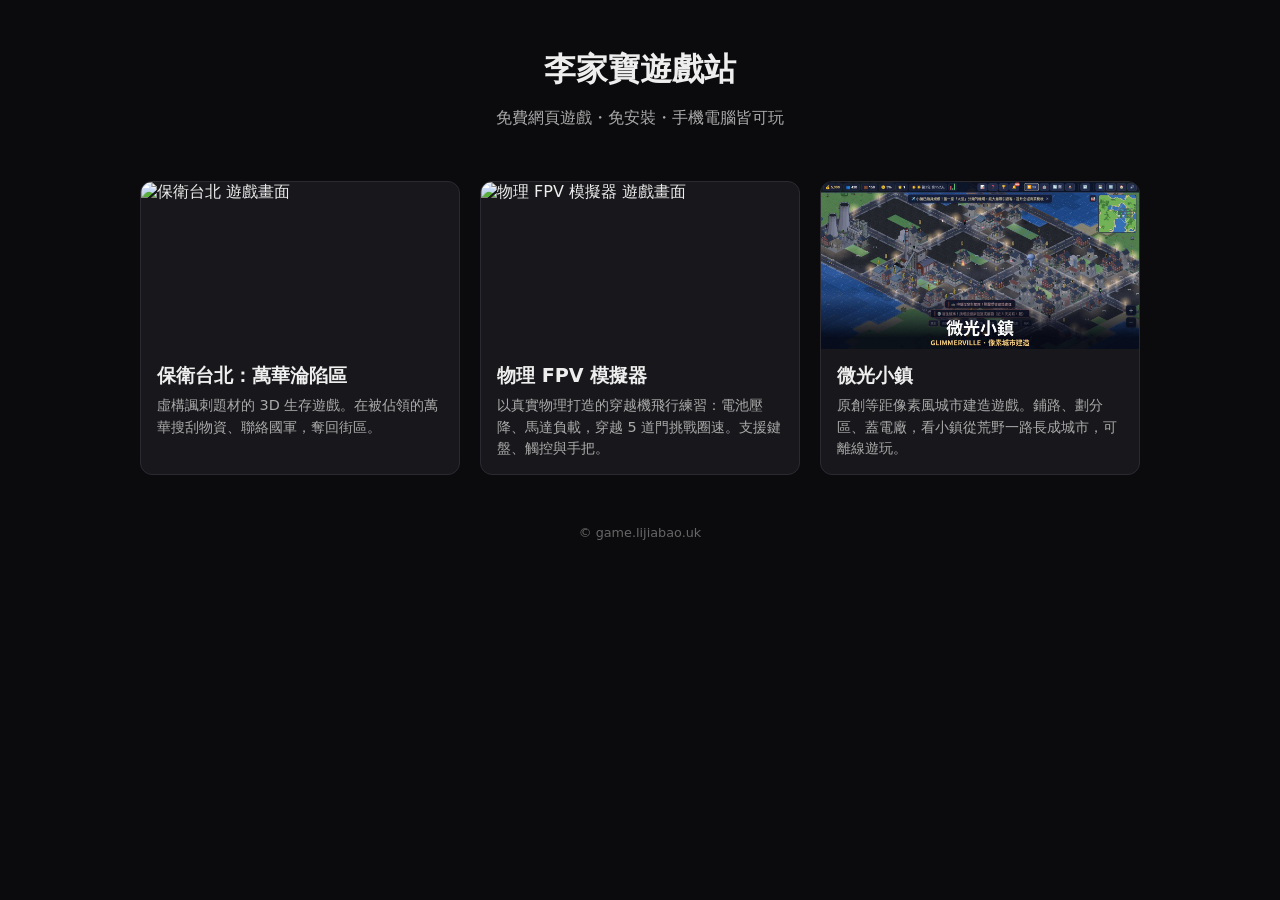
==== index.html @ 9ea36c11 "Add 微光小鎮 card, /glimmertown/ sitemap entry, thumbnail, old-path redirect" ====
<!doctype html>
<html lang="zh-Hant-TW">
<head>
<meta charset="utf-8" />
<meta name="viewport" content="width=device-width, initial-scale=1" />
<title>李家寶遊戲站 — 免費網頁遊戲</title>
<meta name="description" content="免費瀏覽器網頁遊戲合集。收錄《保衛台北：萬華淪陷區》、《物理 FPV 模擬器》、《微光小鎮》等原創遊戲，免安裝、手機電腦皆可遊玩。" />
<link rel="canonical" href="https://game.lijiabao.uk/" />
<meta property="og:type" content="website" />
<meta property="og:locale" content="zh_TW" />
<meta property="og:site_name" content="李家寶遊戲站" />
<meta property="og:title" content="李家寶遊戲站 — 免費網頁遊戲" />
<meta property="og:description" content="免費瀏覽器網頁遊戲合集，免安裝、手機電腦皆可遊玩。" />
<meta property="og:url" content="https://game.lijiabao.uk/" />
<meta property="og:image" content="https://game.lijiabao.uk/og.jpg" />
<meta property="og:image:width" content="1200" />
<meta property="og:image:height" content="630" />
<meta name="twitter:card" content="summary_large_image" />
<meta name="twitter:title" content="李家寶遊戲站 — 免費網頁遊戲" />
<meta name="twitter:description" content="免費瀏覽器網頁遊戲合集，免安裝、手機電腦皆可遊玩。" />
<meta name="twitter:image" content="https://game.lijiabao.uk/og.jpg" />
<style>
body{margin:0;background:#0b0b0d;color:#eee;font-family:system-ui,"PingFang TC","Noto Sans TC",sans-serif}
header{padding:48px 20px 16px;text-align:center}h1{margin:0;font-size:2rem}header p{color:#aaa}
main{display:grid;grid-template-columns:repeat(auto-fill,minmax(280px,1fr));gap:20px;max-width:1000px;margin:0 auto;padding:20px}
a.card{display:block;background:#18181c;border-radius:12px;overflow:hidden;color:inherit;text-decoration:none;border:1px solid #2a2a30;transition:transform .15s}
a.card:hover{transform:translateY(-3px);border-color:#c8a060}a.card img{width:100%;aspect-ratio:1200/630;object-fit:cover;display:block}
.c{padding:14px 16px}.c h2{margin:0 0 6px;font-size:1.2rem}.c p{margin:0;color:#aaa;font-size:.9rem;line-height:1.5}
footer{text-align:center;color:#666;font-size:.8rem;padding:30px}
</style>
</head>
<body>
<header><h1>李家寶遊戲站</h1><p>免費網頁遊戲・免安裝・手機電腦皆可玩</p></header>
<main>
<a class="card" href="/defendtaipei/"><img src="/defendtaipei/og.jpg" alt="保衛台北 遊戲畫面" loading="lazy" />
<div class="c"><h2>保衛台北：萬華淪陷區</h2><p>虛構諷刺題材的 3D 生存遊戲。在被佔領的萬華搜刮物資、聯絡國軍，奪回街區。</p></div></a>
<a class="card" href="/fpv/"><img src="/fpv/og.jpg" alt="物理 FPV 模擬器 遊戲畫面" loading="lazy" />
<div class="c"><h2>物理 FPV 模擬器</h2><p>以真實物理打造的穿越機飛行練習：電池壓降、馬達負載，穿越 5 道門挑戰圈速。支援鍵盤、觸控與手把。</p></div></a>
<a class="card" href="/glimmertown/"><img src="/thumbs/glimmertown.jpg" alt="微光小鎮 遊戲畫面" loading="lazy" />
<div class="c"><h2>微光小鎮</h2><p>原創等距像素風城市建造遊戲。鋪路、劃分區、蓋電廠，看小鎮從荒野一路長成城市，可離線遊玩。</p></div></a>
</main>
<footer>© game.lijiabao.uk</footer>
</body>
</html>
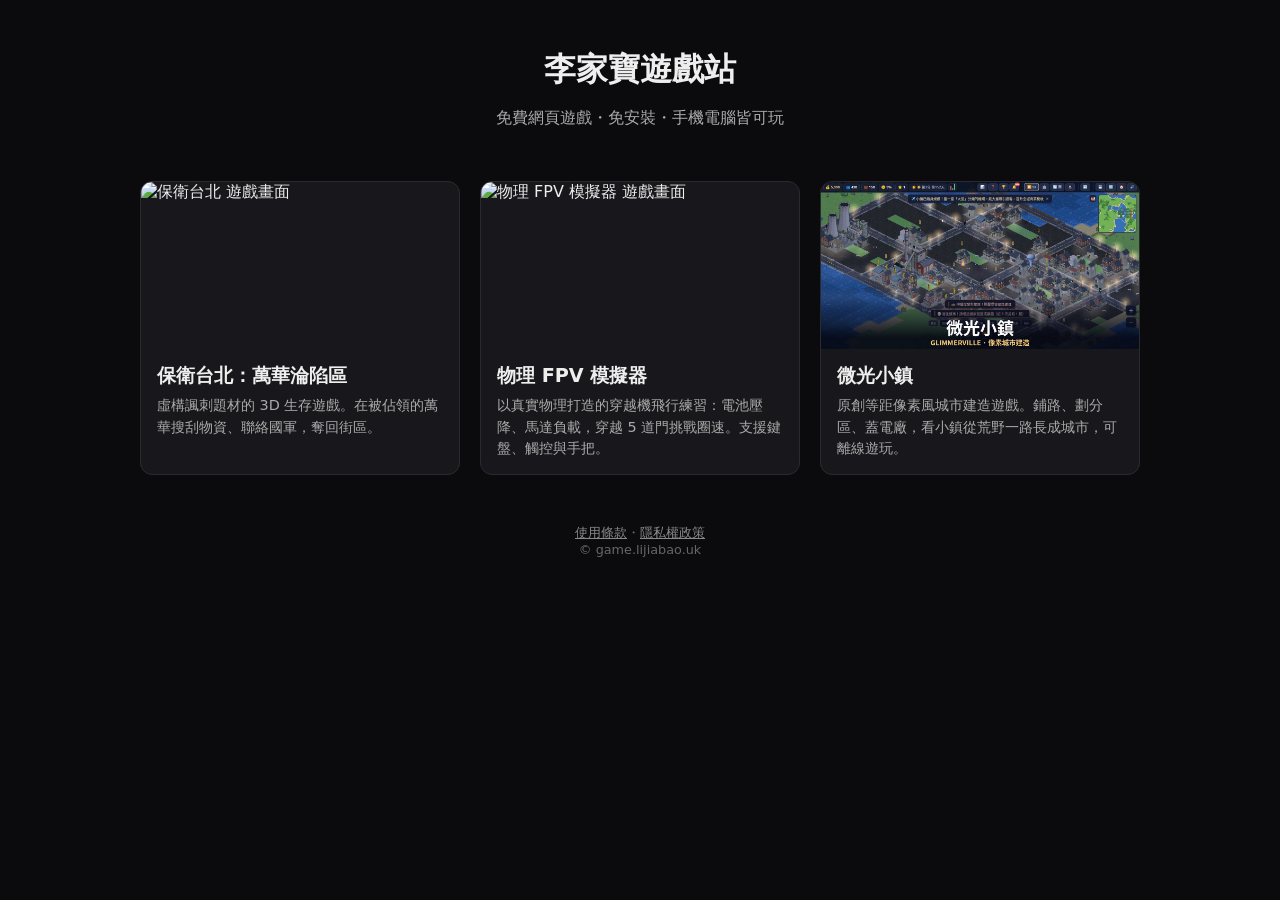
==== commit ad3391fc: "Add index.html (terms/privacy)" ====
--- a/index.html
+++ b/index.html
@@ -39,6 +39,6 @@
 <a class="card" href="/glimmertown/"><img src="/thumbs/glimmertown.jpg" alt="微光小鎮 遊戲畫面" loading="lazy" />
 <div class="c"><h2>微光小鎮</h2><p>原創等距像素風城市建造遊戲。鋪路、劃分區、蓋電廠，看小鎮從荒野一路長成城市，可離線遊玩。</p></div></a>
 </main>
-<footer>© game.lijiabao.uk</footer>
+<footer><a href="/terms/" style="color:#888">使用條款</a>・<a href="/privacy/" style="color:#888">隱私權政策</a><br />© game.lijiabao.uk</footer>
 </body>
 </html>
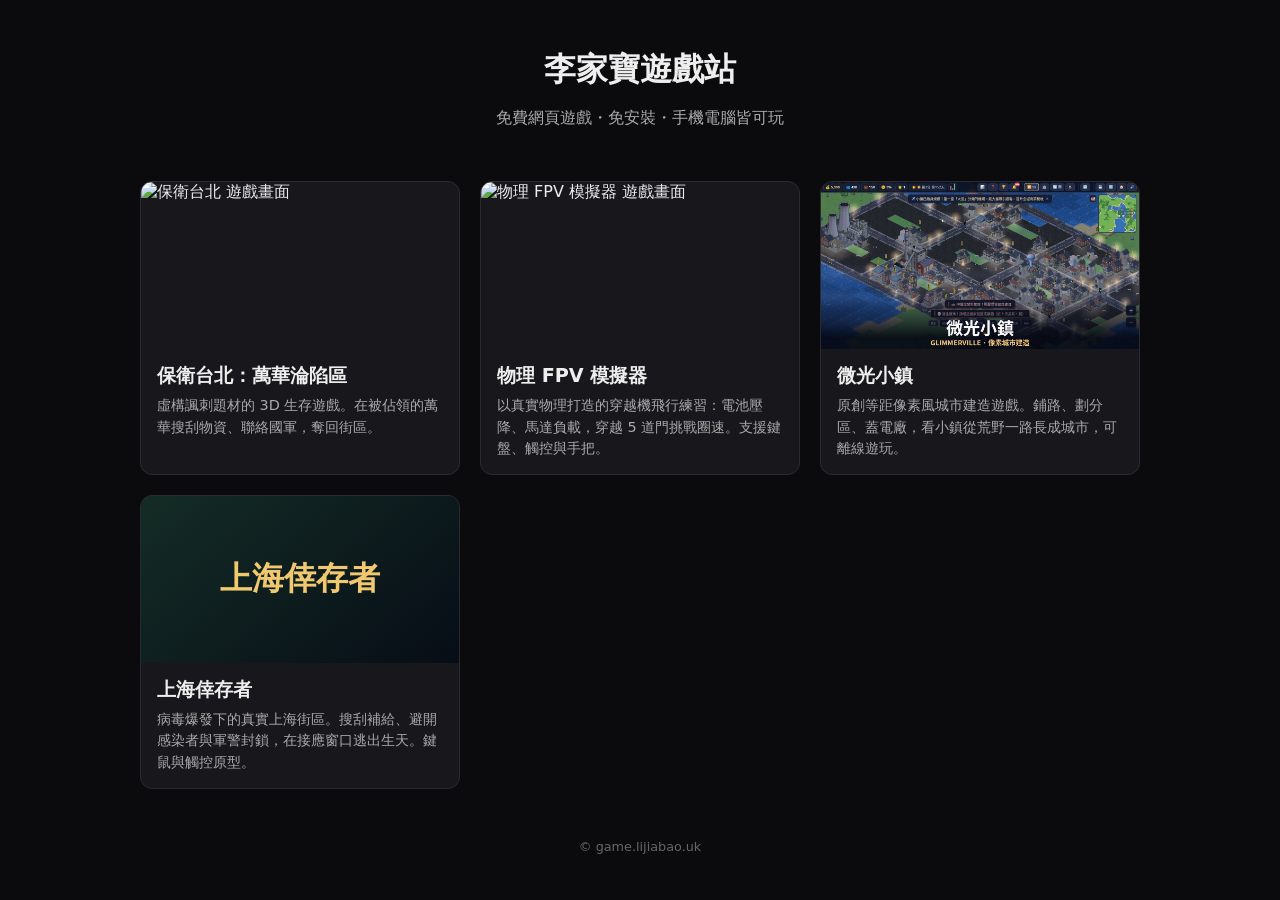
==== commit 64110b94: "加入上海倖存者：獨立路徑與遊戲站入口 發布來源 shanghaisurvival 14d0e825 的本地建置，包含鍵鼠與觸控操作。保留所有既有遊戲。依使用者批准僅執行 GitHub Pages 發布" ====
--- a/index.html
+++ b/index.html
@@ -38,7 +38,8 @@
 <div class="c"><h2>物理 FPV 模擬器</h2><p>以真實物理打造的穿越機飛行練習：電池壓降、馬達負載，穿越 5 道門挑戰圈速。支援鍵盤、觸控與手把。</p></div></a>
 <a class="card" href="/glimmertown/"><img src="/thumbs/glimmertown.jpg" alt="微光小鎮 遊戲畫面" loading="lazy" />
 <div class="c"><h2>微光小鎮</h2><p>原創等距像素風城市建造遊戲。鋪路、劃分區、蓋電廠，看小鎮從荒野一路長成城市，可離線遊玩。</p></div></a>
+<a class="card" href="/shanghaisurvival/"><div style="aspect-ratio:1200/630;display:grid;place-items:center;background:linear-gradient(140deg,#142c26,#070d16);color:#f0c96e;font-size:2rem;font-weight:800" role="img" aria-label="上海倖存者：病毒爆發">上海倖存者</div><div class="c"><h2>上海倖存者</h2><p>病毒爆發下的真實上海街區。搜刮補給、避開感染者與軍警封鎖，在接應窗口逃出生天。鍵鼠與觸控原型。</p></div></a>
 </main>
-<footer><a href="/terms/" style="color:#888">使用條款</a>・<a href="/privacy/" style="color:#888">隱私權政策</a><br />© game.lijiabao.uk</footer>
+<footer>© game.lijiabao.uk</footer>
 </body>
 </html>
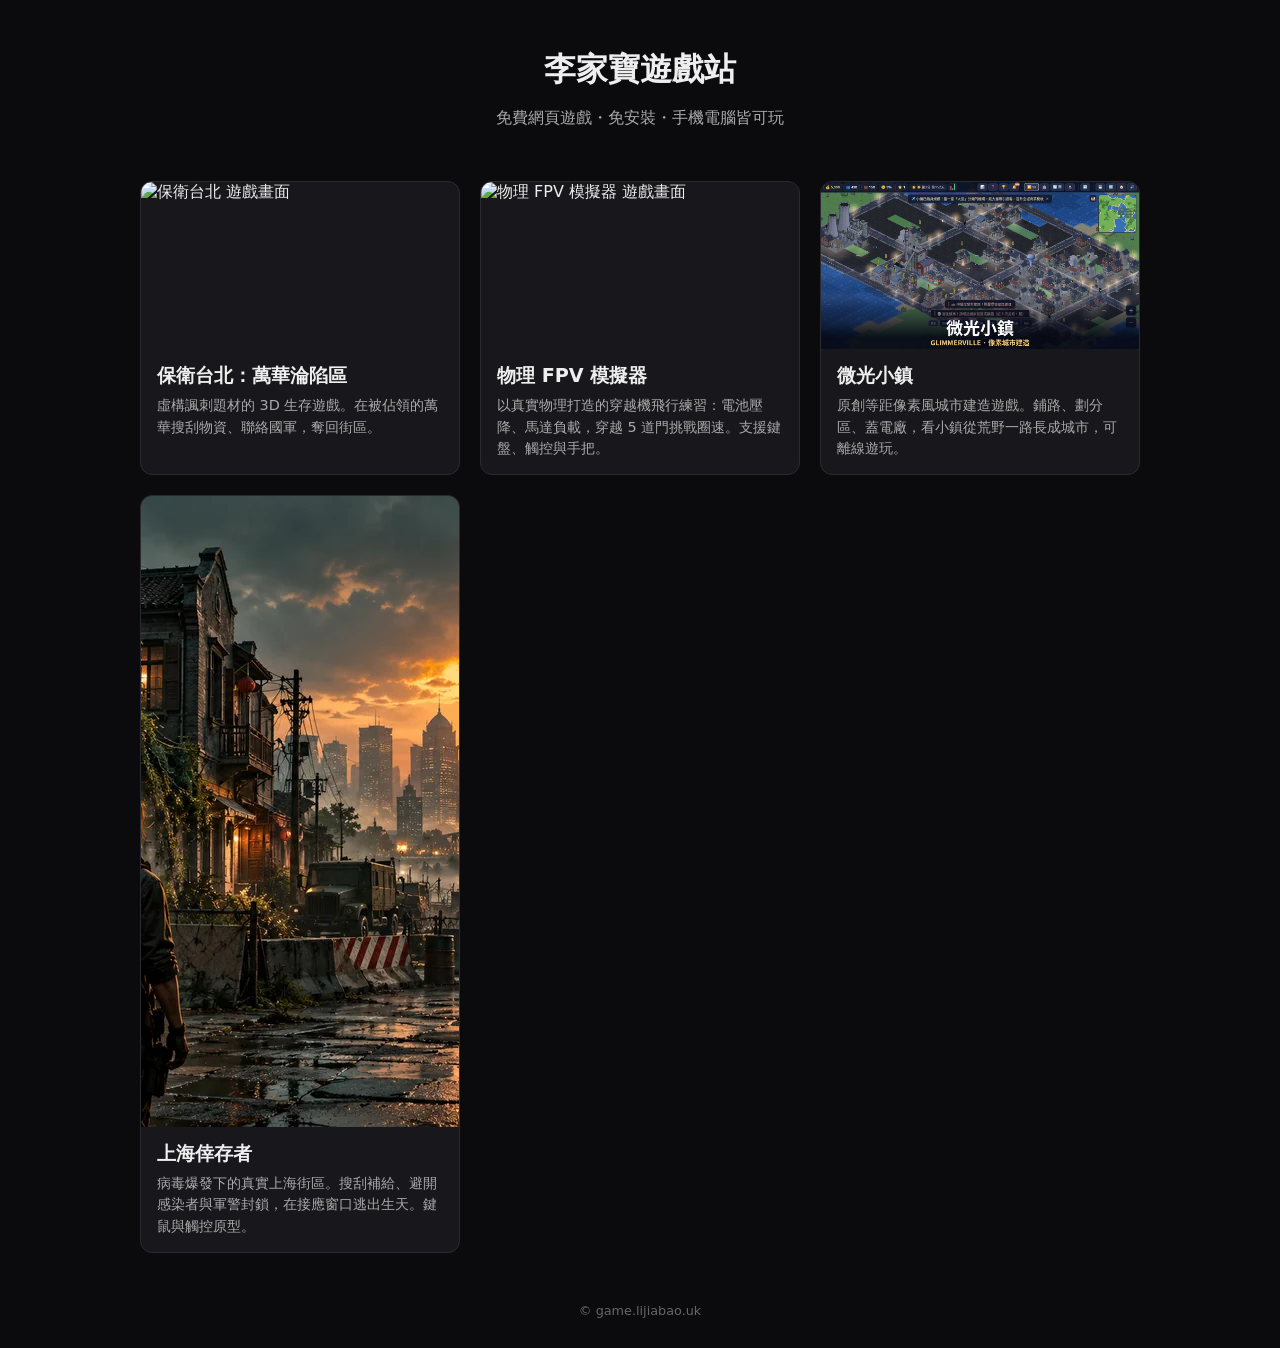
==== commit f1dfc32f: "上海倖存者卡片換上宣傳插畫 僅替換上海卡片CSS暫用封面與新增1200px WebP縮略圖。保留遊戲標題與介紹，標記插畫非遊戲截圖；不修改遊戲程式或其他卡片。" ====
--- a/index.html
+++ b/index.html
@@ -38,7 +38,8 @@
 <div class="c"><h2>物理 FPV 模擬器</h2><p>以真實物理打造的穿越機飛行練習：電池壓降、馬達負載，穿越 5 道門挑戰圈速。支援鍵盤、觸控與手把。</p></div></a>
 <a class="card" href="/glimmertown/"><img src="/thumbs/glimmertown.jpg" alt="微光小鎮 遊戲畫面" loading="lazy" />
 <div class="c"><h2>微光小鎮</h2><p>原創等距像素風城市建造遊戲。鋪路、劃分區、蓋電廠，看小鎮從荒野一路長成城市，可離線遊玩。</p></div></a>
-<a class="card" href="/shanghaisurvival/"><div style="aspect-ratio:1200/630;display:grid;place-items:center;background:linear-gradient(140deg,#142c26,#070d16);color:#f0c96e;font-size:2rem;font-weight:800" role="img" aria-label="上海倖存者：病毒爆發">上海倖存者</div><div class="c"><h2>上海倖存者</h2><p>病毒爆發下的真實上海街區。搜刮補給、避開感染者與軍警封鎖，在接應窗口逃出生天。鍵鼠與觸控原型。</p></div></a>
+<a class="card" href="/shanghaisurvival/"><img src="/thumbs/shanghai-survivors.webp" width="1200" height="631" alt="上海倖存者宣傳插畫：倖存者站在上海弄堂與封鎖線前，遠方是夕照下的浦東天際線；非遊戲截圖" loading="lazy" />
+<div class="c"><h2>上海倖存者</h2><p>病毒爆發下的真實上海街區。搜刮補給、避開感染者與軍警封鎖，在接應窗口逃出生天。鍵鼠與觸控原型。</p></div></a>
 </main>
 <footer>© game.lijiabao.uk</footer>
 </body>
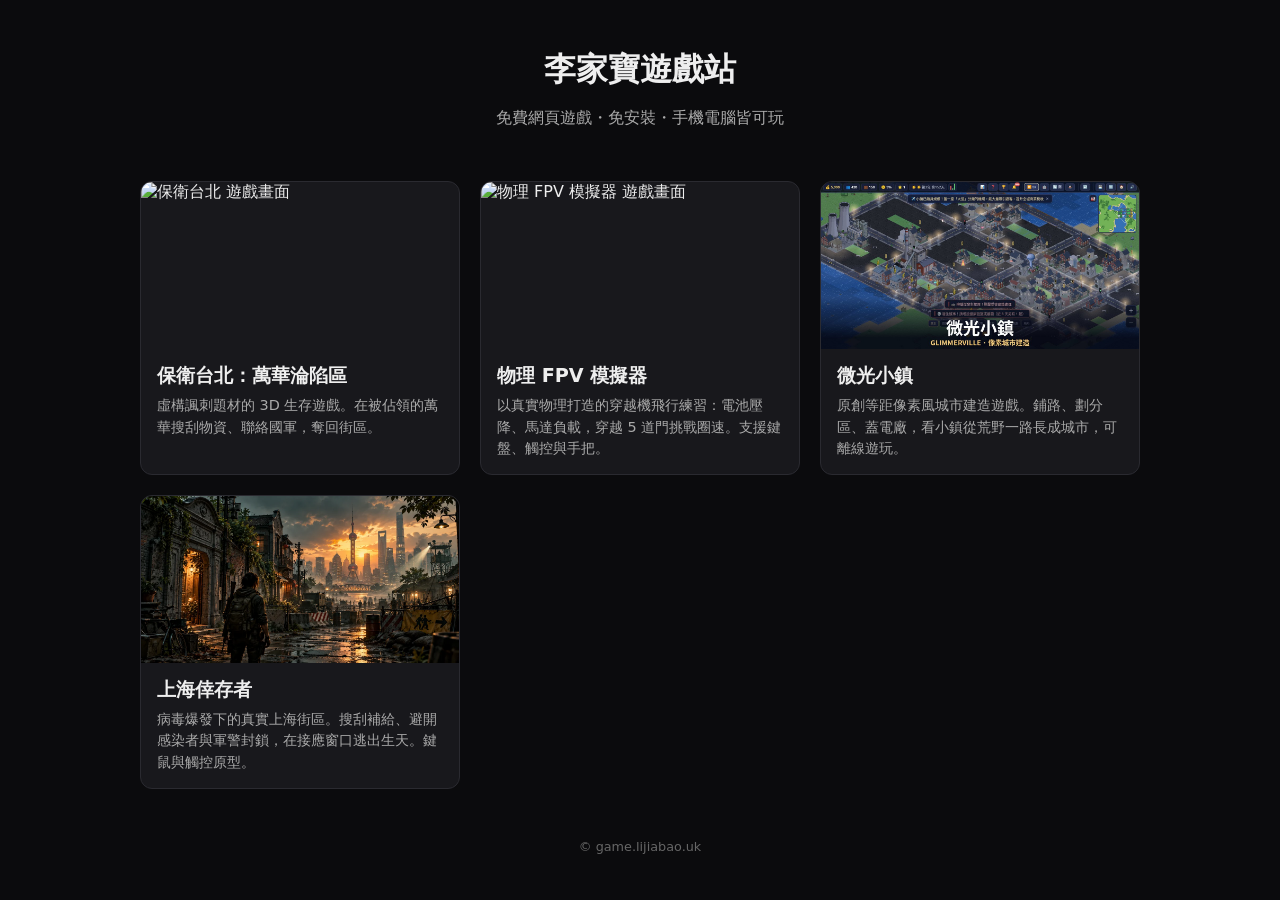
==== commit de1cfb6e: "讓上海卡片圖片按欄寬等比例縮放" ====
--- a/index.html
+++ b/index.html
@@ -38,7 +38,7 @@
 <div class="c"><h2>物理 FPV 模擬器</h2><p>以真實物理打造的穿越機飛行練習：電池壓降、馬達負載，穿越 5 道門挑戰圈速。支援鍵盤、觸控與手把。</p></div></a>
 <a class="card" href="/glimmertown/"><img src="/thumbs/glimmertown.jpg" alt="微光小鎮 遊戲畫面" loading="lazy" />
 <div class="c"><h2>微光小鎮</h2><p>原創等距像素風城市建造遊戲。鋪路、劃分區、蓋電廠，看小鎮從荒野一路長成城市，可離線遊玩。</p></div></a>
-<a class="card" href="/shanghaisurvival/"><img src="/thumbs/shanghai-survivors.webp" width="1200" height="631" alt="上海倖存者宣傳插畫：倖存者站在上海弄堂與封鎖線前，遠方是夕照下的浦東天際線；非遊戲截圖" loading="lazy" />
+<a class="card" href="/shanghaisurvival/"><img src="/thumbs/shanghai-survivors.webp" width="1200" height="631" style="height:auto" alt="上海倖存者宣傳插畫：倖存者站在上海弄堂與封鎖線前，遠方是夕照下的浦東天際線；非遊戲截圖" loading="lazy" />
 <div class="c"><h2>上海倖存者</h2><p>病毒爆發下的真實上海街區。搜刮補給、避開感染者與軍警封鎖，在接應窗口逃出生天。鍵鼠與觸控原型。</p></div></a>
 </main>
 <footer>© game.lijiabao.uk</footer>
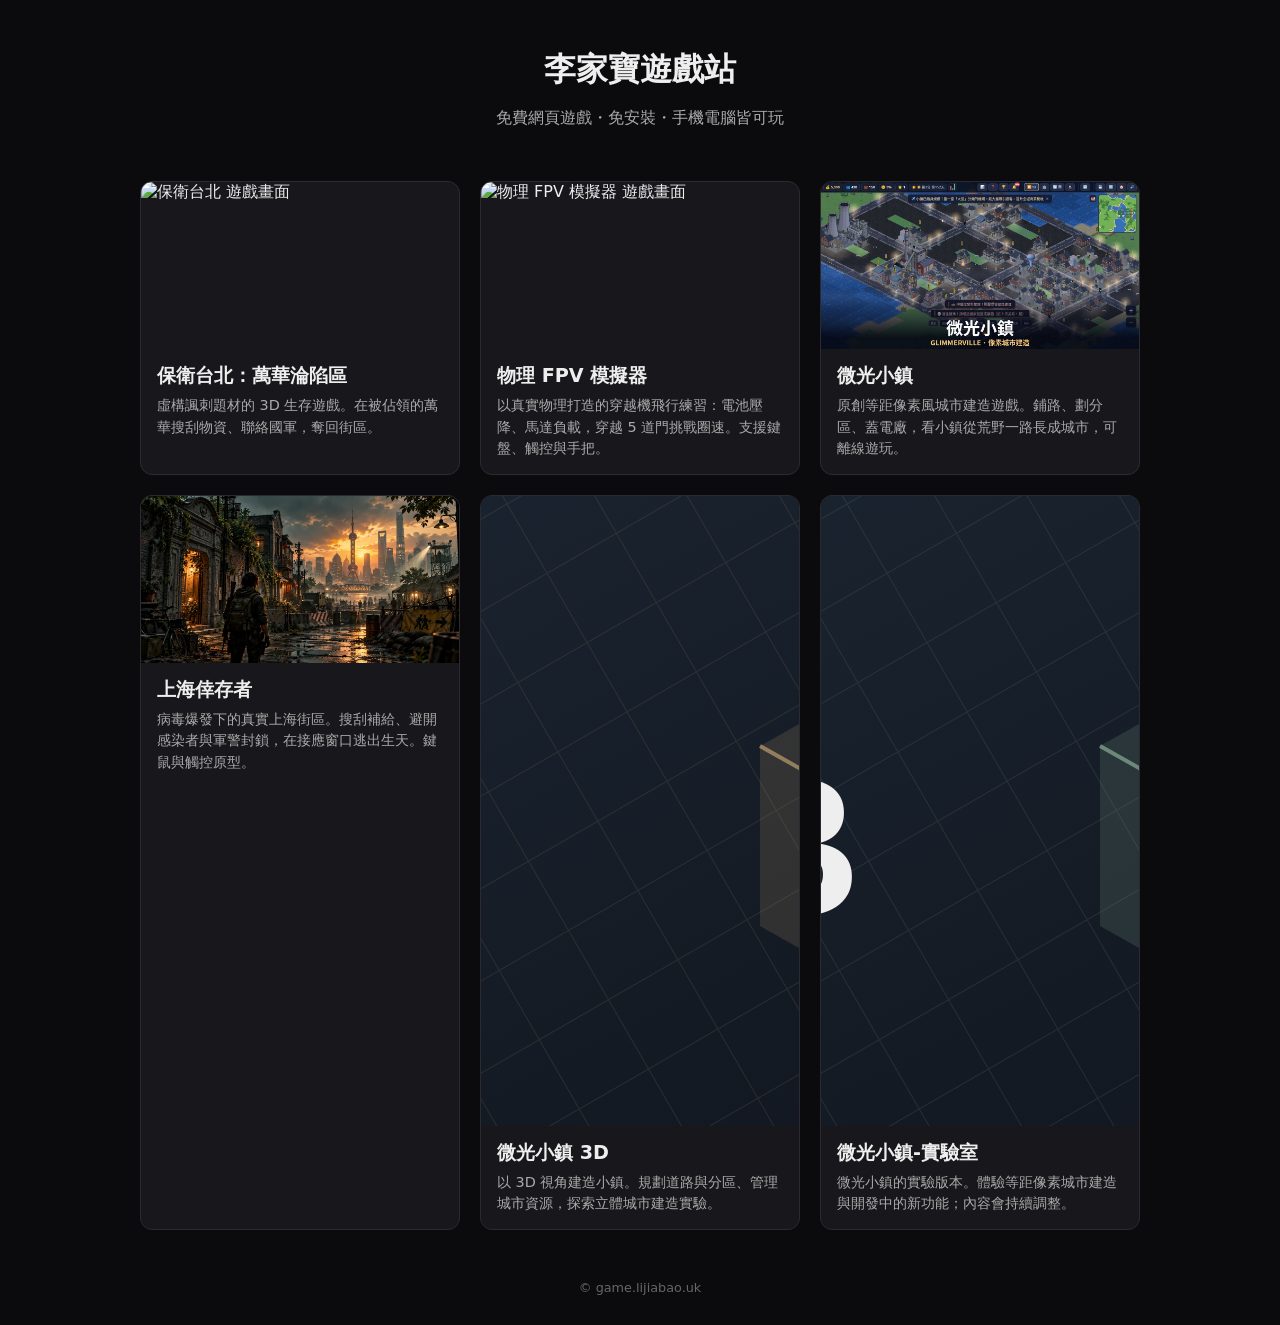
==== commit 7f1ab67c: "Add GlimmerTown 3D and lab to game portal" ====
--- a/index.html
+++ b/index.html
@@ -40,6 +40,10 @@
 <div class="c"><h2>微光小鎮</h2><p>原創等距像素風城市建造遊戲。鋪路、劃分區、蓋電廠，看小鎮從荒野一路長成城市，可離線遊玩。</p></div></a>
 <a class="card" href="/shanghaisurvival/"><img src="/thumbs/shanghai-survivors.webp" width="1200" height="631" style="height:auto" alt="上海倖存者宣傳插畫：倖存者站在上海弄堂與封鎖線前，遠方是夕照下的浦東天際線；非遊戲截圖" loading="lazy" />
 <div class="c"><h2>上海倖存者</h2><p>病毒爆發下的真實上海街區。搜刮補給、避開感染者與軍警封鎖，在接應窗口逃出生天。鍵鼠與觸控原型。</p></div></a>
+<a class="card" href="/GlimmerTown3D-lab/"><img src="/thumbs/glimmertown-3d.svg" width="1200" height="630" alt="微光小鎮 3D 標誌插畫（非遊戲截圖）" loading="lazy" />
+<div class="c"><h2>微光小鎮 3D</h2><p>以 3D 視角建造小鎮。規劃道路與分區、管理城市資源，探索立體城市建造實驗。</p></div></a>
+<a class="card" href="/GlimmerTown-lab/"><img src="/thumbs/glimmertown-lab.svg" width="1200" height="630" alt="微光小鎮-實驗室 標誌插畫（非遊戲截圖）" loading="lazy" />
+<div class="c"><h2>微光小鎮-實驗室</h2><p>微光小鎮的實驗版本。體驗等距像素城市建造與開發中的新功能；內容會持續調整。</p></div></a>
 </main>
 <footer>© game.lijiabao.uk</footer>
 </body>
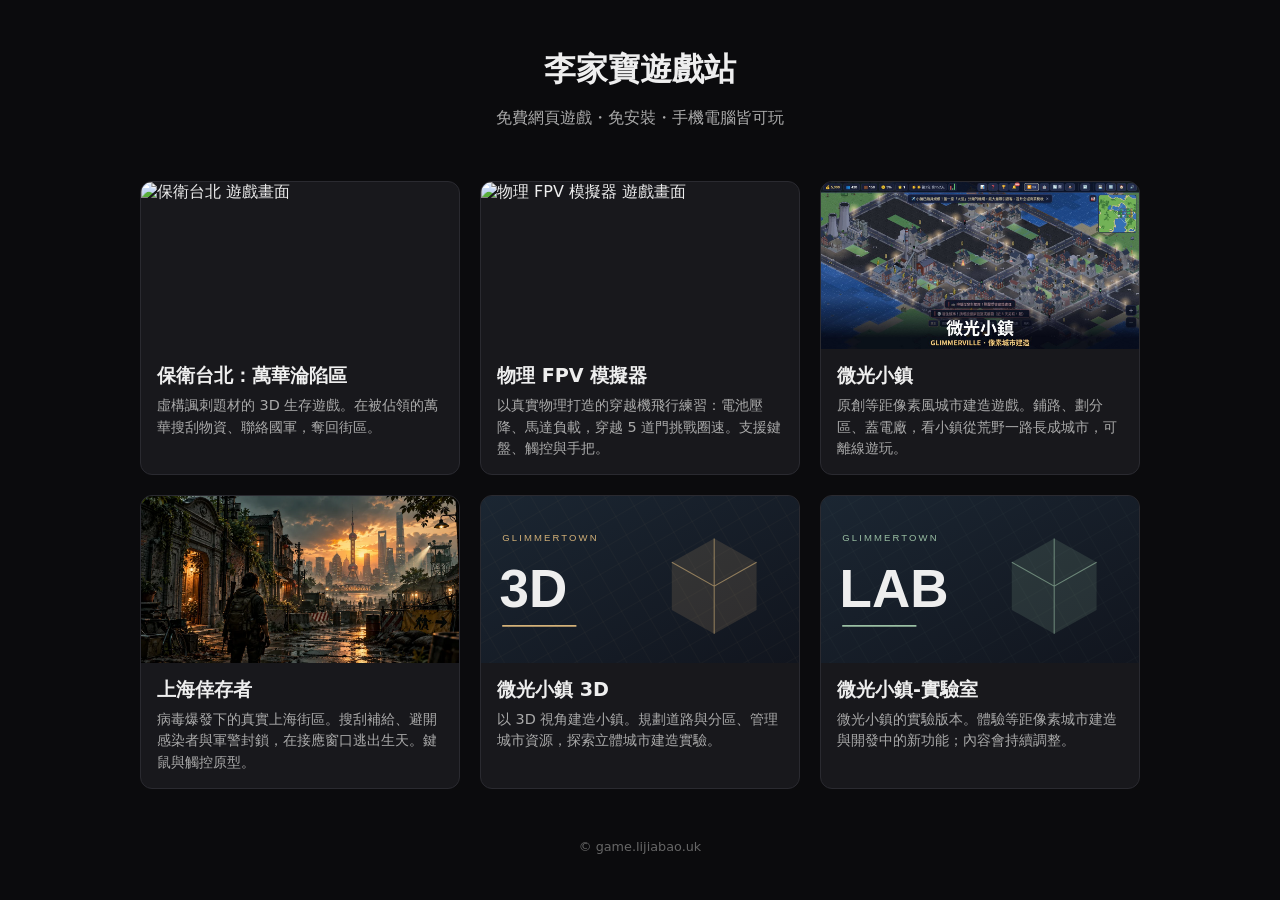
==== commit 71114588: "Keep new portal artwork responsive at its natural aspect ratio" ====
--- a/index.html
+++ b/index.html
@@ -40,9 +40,9 @@
 <div class="c"><h2>微光小鎮</h2><p>原創等距像素風城市建造遊戲。鋪路、劃分區、蓋電廠，看小鎮從荒野一路長成城市，可離線遊玩。</p></div></a>
 <a class="card" href="/shanghaisurvival/"><img src="/thumbs/shanghai-survivors.webp" width="1200" height="631" style="height:auto" alt="上海倖存者宣傳插畫：倖存者站在上海弄堂與封鎖線前，遠方是夕照下的浦東天際線；非遊戲截圖" loading="lazy" />
 <div class="c"><h2>上海倖存者</h2><p>病毒爆發下的真實上海街區。搜刮補給、避開感染者與軍警封鎖，在接應窗口逃出生天。鍵鼠與觸控原型。</p></div></a>
-<a class="card" href="/GlimmerTown3D-lab/"><img src="/thumbs/glimmertown-3d.svg" width="1200" height="630" alt="微光小鎮 3D 標誌插畫（非遊戲截圖）" loading="lazy" />
+<a class="card" href="/GlimmerTown3D-lab/"><img src="/thumbs/glimmertown-3d.svg" width="1200" height="630" style="height:auto" alt="微光小鎮 3D 標誌插畫（非遊戲截圖）" loading="lazy" />
 <div class="c"><h2>微光小鎮 3D</h2><p>以 3D 視角建造小鎮。規劃道路與分區、管理城市資源，探索立體城市建造實驗。</p></div></a>
-<a class="card" href="/GlimmerTown-lab/"><img src="/thumbs/glimmertown-lab.svg" width="1200" height="630" alt="微光小鎮-實驗室 標誌插畫（非遊戲截圖）" loading="lazy" />
+<a class="card" href="/GlimmerTown-lab/"><img src="/thumbs/glimmertown-lab.svg" width="1200" height="630" style="height:auto" alt="微光小鎮-實驗室 標誌插畫（非遊戲截圖）" loading="lazy" />
 <div class="c"><h2>微光小鎮-實驗室</h2><p>微光小鎮的實驗版本。體驗等距像素城市建造與開發中的新功能；內容會持續調整。</p></div></a>
 </main>
 <footer>© game.lijiabao.uk</footer>
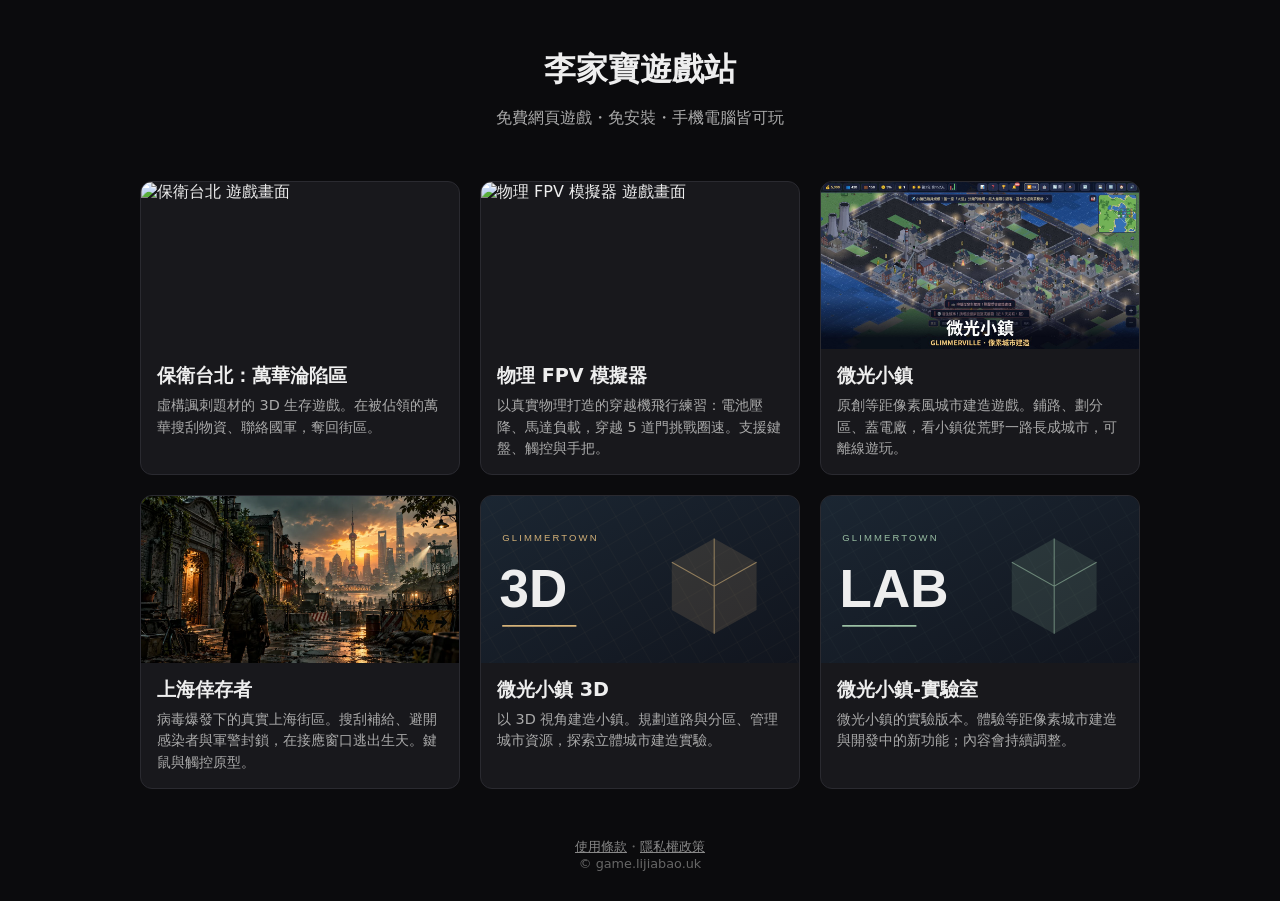
==== commit 18e695aa: "Merge main into legal-pages" ====
--- a/index.html
+++ b/index.html
@@ -45,6 +45,6 @@
 <a class="card" href="/GlimmerTown-lab/"><img src="/thumbs/glimmertown-lab.svg" width="1200" height="630" style="height:auto" alt="微光小鎮-實驗室 標誌插畫（非遊戲截圖）" loading="lazy" />
 <div class="c"><h2>微光小鎮-實驗室</h2><p>微光小鎮的實驗版本。體驗等距像素城市建造與開發中的新功能；內容會持續調整。</p></div></a>
 </main>
-<footer>© game.lijiabao.uk</footer>
+<footer><a href="/terms/" style="color:#888">使用條款</a>・<a href="/privacy/" style="color:#888">隱私權政策</a><br />© game.lijiabao.uk</footer>
 </body>
 </html>
